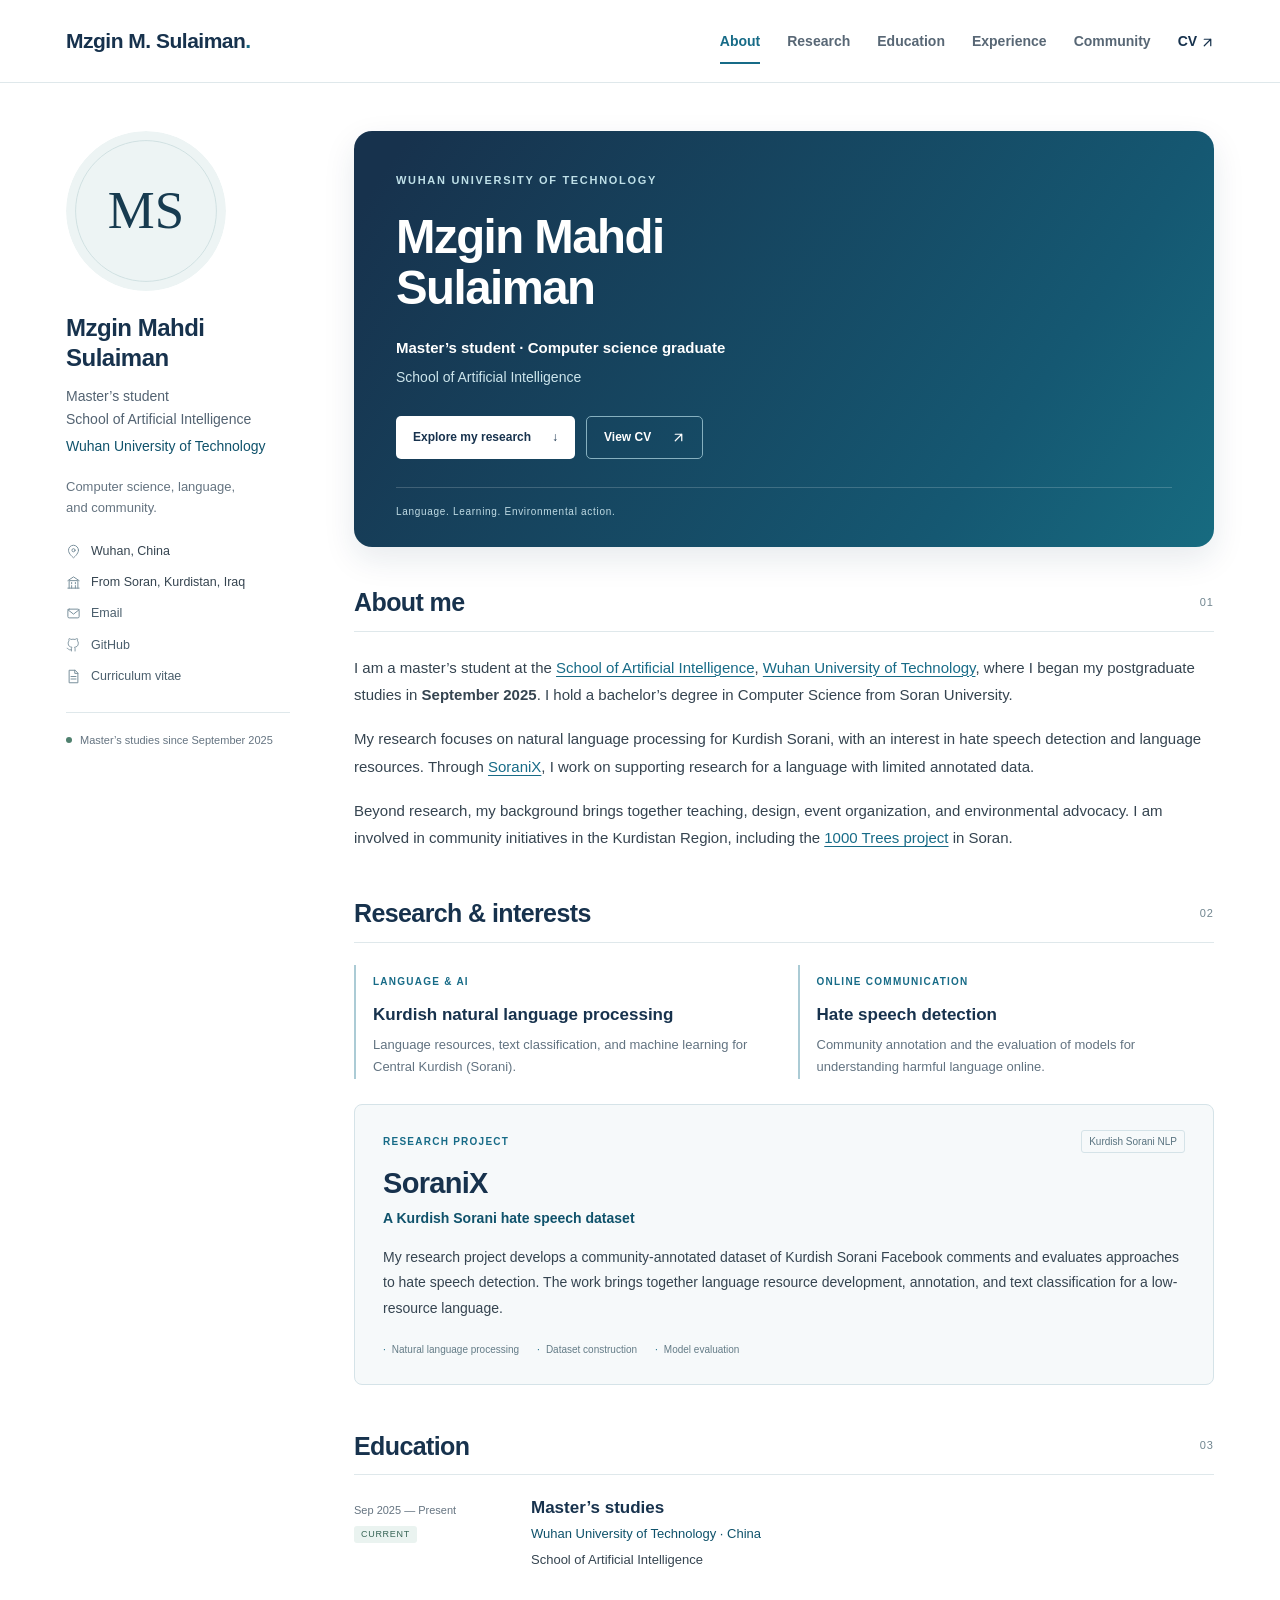
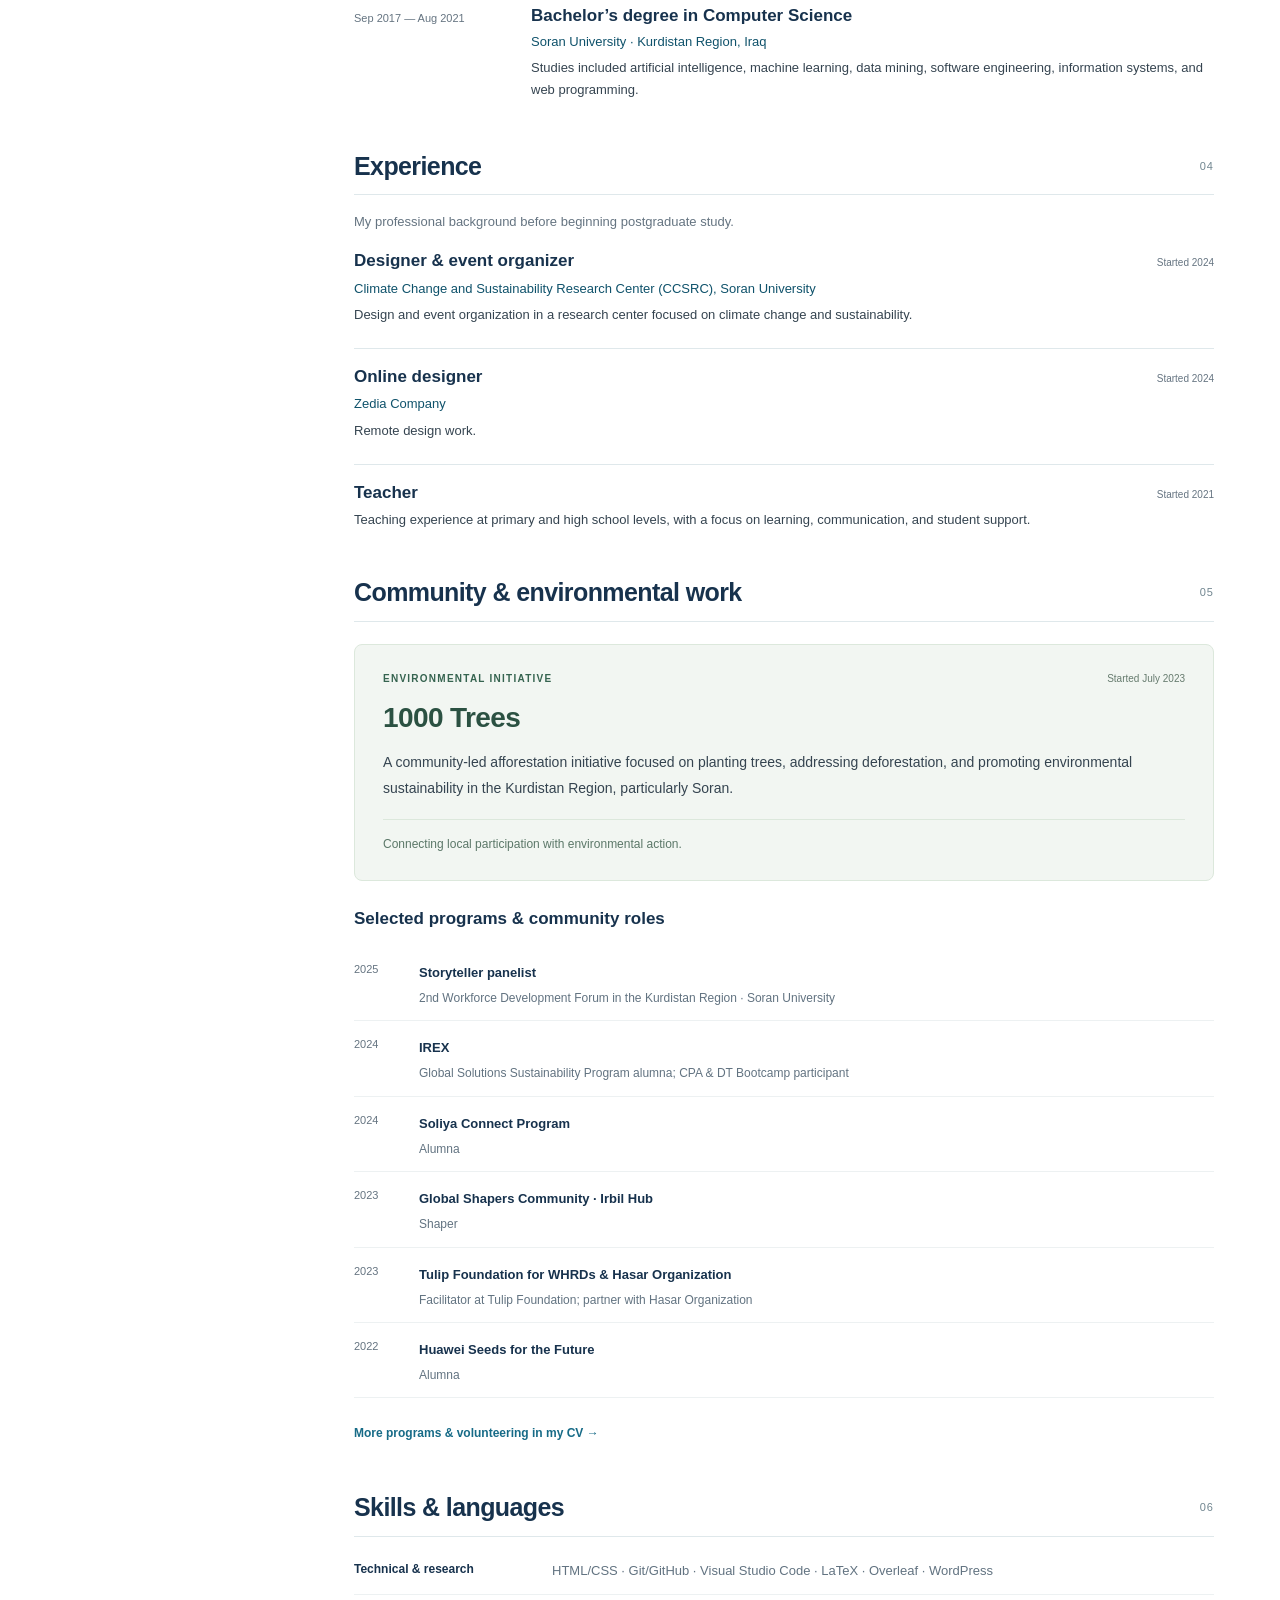
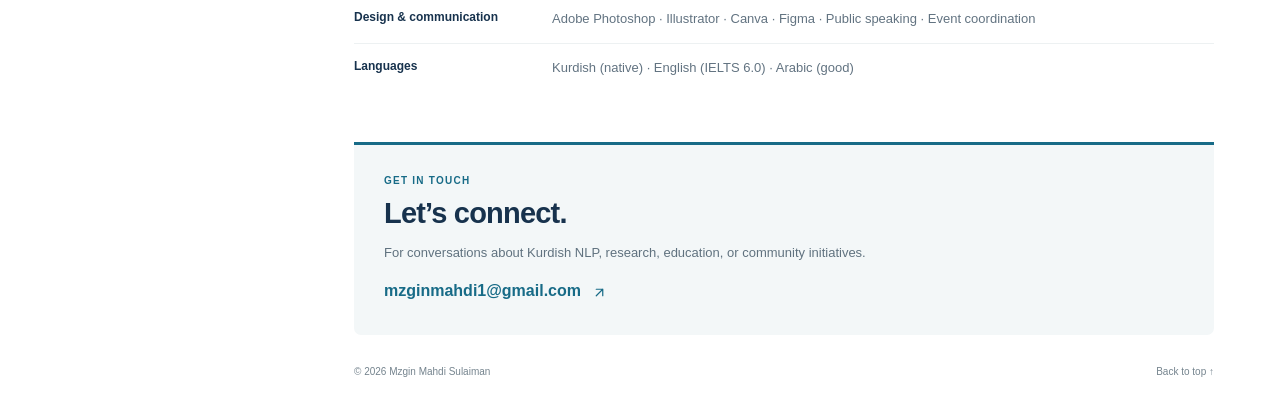
==== index.html @ 45df34fd "Build responsive academic website and printable CV" ====
<!doctype html>
<html lang="en">
<head>
  <meta charset="utf-8">
  <meta name="viewport" content="width=device-width, initial-scale=1">
  <meta name="description" content="Mzgin Mahdi Sulaiman — master's student at the School of Artificial Intelligence, Wuhan University of Technology. Research in Kurdish NLP, education, and environmental advocacy.">
  <meta name="theme-color" content="#17324d">
  <meta property="og:title" content="Mzgin Mahdi Sulaiman | Academic Profile">
  <meta property="og:description" content="Master’s student at Wuhan University of Technology. Kurdish NLP, education, and environmental advocacy.">
  <meta property="og:type" content="website">
  <title>Mzgin Mahdi Sulaiman | Academic Profile</title>
  <link rel="icon" href="assets/monogram.svg" type="image/svg+xml">
  <link rel="stylesheet" href="styles.css">
  <script src="script.js" defer></script>
</head>
<body>
  <a class="skip-link" href="#main">Skip to content</a>
  <header class="masthead">
    <div class="header-inner">
      <a class="site-title" href="./">Mzgin M. Sulaiman<span class="site-title-dot">.</span></a>
      <button class="menu-toggle" type="button" aria-expanded="false" aria-controls="site-nav"><span>Menu</span><span aria-hidden="true">☰</span></button>
      <nav id="site-nav" class="site-nav" aria-label="Main navigation">
        <a href="#about" aria-current="location">About</a><a href="#research">Research</a><a href="#education">Education</a><a href="#experience">Experience</a><a href="#community">Community</a><a href="cv.html" class="nav-cv">CV <svg class="link-icon" aria-hidden="true" viewBox="0 0 16 16"><path d="M4 12 12 4M4 4h8v8"/></svg></a>
      </nav>
    </div>
  </header>

  <div class="page-layout">
    <aside class="profile" aria-label="Profile and contact">
      <img class="profile-image" src="assets/monogram.svg" alt="Mzgin Sulaiman’s initials" width="160" height="160">
      <h2 class="profile-name">Mzgin Mahdi<br> Sulaiman</h2>
      <p class="profile-role">Master’s student<br> School of Artificial Intelligence</p>
      <p class="profile-university"><a href="https://www.whut.edu.cn/">Wuhan University of Technology</a></p>
      <p class="profile-description">Computer science, language,<br>and community.</p>
      <ul class="profile-links">
        <li><svg aria-hidden="true" viewBox="0 0 24 24"><path d="M20 10c0 6-8 12-8 12S4 16 4 10a8 8 0 1 1 16 0Z"/><circle cx="12" cy="10" r="2.5"/></svg><span>Wuhan, China</span></li>
        <li><svg aria-hidden="true" viewBox="0 0 24 24"><path d="M3 21h18M5 21V9h14v12M3 9l9-6 9 6M9 12v2m6-2v2m-6 3v4m6-4v4"/></svg><span>From Soran, Kurdistan, Iraq</span></li>
        <li><svg aria-hidden="true" viewBox="0 0 24 24"><rect x="3" y="5" width="18" height="14" rx="2"/><path d="m3 6 9 7 9-7"/></svg><a href="mailto:mzginmahdi1@gmail.com">Email</a></li>
        <li><svg aria-hidden="true" viewBox="0 0 24 24"><path d="M8 20c-5 1-5-3-7-3m14 5v-4a3.5 3.5 0 0 0-1-2.7c3.3-.4 6.8-1.6 6.8-7.3a5.7 5.7 0 0 0-1.6-4 5.3 5.3 0 0 0-.1-4s-1.3-.4-4.1 1.5a14 14 0 0 0-7.4 0C5.7-.4 4.4 0 4.4 0a5.3 5.3 0 0 0-.1 4 5.7 5.7 0 0 0-1.6 4c0 5.7 3.5 6.9 6.8 7.3A3.5 3.5 0 0 0 8.5 18v4" transform="translate(1 1) scale(.9)"/></svg><a href="https://github.com/mzginmei">GitHub</a></li>
        <li><svg aria-hidden="true" viewBox="0 0 24 24"><path d="M14 2H5v20h14V7Zm0 0v5h5M8 12h8m-8 4h8"/></svg><a href="cv.html">Curriculum vitae</a></li>
      </ul>
      <div class="sidebar-note"><span class="status-dot" aria-hidden="true"></span>Master’s studies since September 2025</div>
    </aside>

    <main id="main" tabindex="-1">
      <section class="hero" aria-labelledby="hero-title">
        <p class="eyebrow"><a href="https://www.whut.edu.cn/">Wuhan University of Technology</a></p>
        <h1 id="hero-title">Mzgin Mahdi<br> Sulaiman</h1>
        <p class="hero-role">Master’s student · Computer science graduate</p>
        <p class="hero-school"><a href="https://csai.whut.edu.cn/">School of Artificial Intelligence</a></p>
        <div class="hero-actions"><a class="button button-light" href="#research">Explore my research <span aria-hidden="true">↓</span></a><a class="button button-outline" href="cv.html">View CV <svg class="link-icon" aria-hidden="true" viewBox="0 0 16 16"><path d="M4 12 12 4M4 4h8v8"/></svg></a></div>
        <p class="hero-footnote">Language. Learning. Environmental action.</p>
      </section>

      <section id="about" class="content-section" aria-labelledby="about-title">
        <div class="section-heading"><h2 id="about-title">About me</h2><span class="section-number" aria-hidden="true">01</span></div>
        <p>I am a master’s student at the <a href="https://csai.whut.edu.cn/">School of Artificial Intelligence</a>, <a href="https://www.whut.edu.cn/">Wuhan University of Technology</a>, where I began my postgraduate studies in <strong>September 2025</strong>. I hold a bachelor’s degree in Computer Science from Soran University.</p>
        <p>My research focuses on natural language processing for Kurdish Sorani, with an interest in hate speech detection and language resources. Through <a href="#soranix">SoraniX</a>, I work on supporting research for a language with limited annotated data.</p>
        <p>Beyond research, my background brings together teaching, design, event organization, and environmental advocacy. I am involved in community initiatives in the Kurdistan Region, including the <a href="#trees">1000 Trees project</a> in Soran.</p>
      </section>

      <section id="research" class="content-section" aria-labelledby="research-title">
        <div class="section-heading"><h2 id="research-title">Research &amp; interests</h2><span class="section-number" aria-hidden="true">02</span></div>
        <div class="interest-grid">
          <div class="interest"><span class="small-label">Language &amp; AI</span><h3>Kurdish natural language processing</h3><p>Language resources, text classification, and machine learning for Central Kurdish (Sorani).</p></div>
          <div class="interest"><span class="small-label">Online communication</span><h3>Hate speech detection</h3><p>Community annotation and the evaluation of models for understanding harmful language online.</p></div>
        </div>
        <article id="soranix" class="featured-project">
          <div class="project-kicker"><span class="small-label">Research project</span><span class="tag">Kurdish Sorani NLP</span></div>
          <h3>SoraniX</h3>
          <p class="project-subtitle">A Kurdish Sorani hate speech dataset</p>
          <p>My research project develops a community-annotated dataset of Kurdish Sorani Facebook comments and evaluates approaches to hate speech detection. The work brings together language resource development, annotation, and text classification for a low-resource language.</p>
          <div class="project-topics"><span>Natural language processing</span><span>Dataset construction</span><span>Model evaluation</span></div>
        </article>
      </section>

      <section id="education" class="content-section" aria-labelledby="education-title">
        <div class="section-heading"><h2 id="education-title">Education</h2><span class="section-number" aria-hidden="true">03</span></div>
        <div class="timeline">
          <article class="timeline-entry"><div class="timeline-date">Sep 2025 — Present<span class="current-label">Current</span></div><div><h3>Master’s studies</h3><p class="institution">Wuhan University of Technology · China</p><p>School of Artificial Intelligence</p></div></article>
          <article class="timeline-entry"><div class="timeline-date">Sep 2017 — Aug 2021</div><div><h3>Bachelor’s degree in Computer Science</h3><p class="institution">Soran University · Kurdistan Region, Iraq</p><p>Studies included artificial intelligence, machine learning, data mining, software engineering, information systems, and web programming.</p></div></article>
        </div>
      </section>

      <section id="experience" class="content-section" aria-labelledby="experience-title">
        <div class="section-heading"><h2 id="experience-title">Experience</h2><span class="section-number" aria-hidden="true">04</span></div>
        <p class="section-intro">My professional background before beginning postgraduate study.</p>
        <div class="experience-list">
          <article><div class="entry-top"><h3>Designer &amp; event organizer</h3><span>Started 2024</span></div><p class="institution">Climate Change and Sustainability Research Center (CCSRC), Soran University</p><p>Design and event organization in a research center focused on climate change and sustainability.</p></article>
          <article><div class="entry-top"><h3>Online designer</h3><span>Started 2024</span></div><p class="institution">Zedia Company</p><p>Remote design work.</p></article>
          <article><div class="entry-top"><h3>Teacher</h3><span>Started 2021</span></div><p>Teaching experience at primary and high school levels, with a focus on learning, communication, and student support.</p></article>
        </div>
      </section>

      <section id="community" class="content-section" aria-labelledby="community-title">
        <div class="section-heading"><h2 id="community-title">Community &amp; environmental work</h2><span class="section-number" aria-hidden="true">05</span></div>
        <article id="trees" class="trees-project"><div class="trees-heading"><span class="small-label">Environmental initiative</span><span class="project-date">Started July 2023</span></div><h3>1000 Trees</h3><p>A community-led afforestation initiative focused on planting trees, addressing deforestation, and promoting environmental sustainability in the Kurdistan Region, particularly Soran.</p><p class="trees-note">Connecting local participation with environmental action.</p></article>
        <h3 class="subheading">Selected programs &amp; community roles</h3>
        <ul class="program-list">
          <li><span class="program-year">2025</span><div><strong>Storyteller panelist</strong><p>2nd Workforce Development Forum in the Kurdistan Region · Soran University</p></div></li>
          <li><span class="program-year">2024</span><div><strong>IREX</strong><p>Global Solutions Sustainability Program alumna; CPA &amp; DT Bootcamp participant</p></div></li>
          <li><span class="program-year">2024</span><div><strong>Soliya Connect Program</strong><p>Alumna</p></div></li>
          <li><span class="program-year">2023</span><div><strong>Global Shapers Community · Irbil Hub</strong><p>Shaper</p></div></li>
          <li><span class="program-year">2023</span><div><strong>Tulip Foundation for WHRDs &amp; Hasar Organization</strong><p>Facilitator at Tulip Foundation; partner with Hasar Organization</p></div></li>
          <li><span class="program-year">2022</span><div><strong>Huawei Seeds for the Future</strong><p>Alumna</p></div></li>
        </ul>
        <a class="text-link" href="cv.html#programs">More programs &amp; volunteering in my CV <span aria-hidden="true">→</span></a>
      </section>

      <section id="skills" class="content-section" aria-labelledby="skills-title">
        <div class="section-heading"><h2 id="skills-title">Skills &amp; languages</h2><span class="section-number" aria-hidden="true">06</span></div>
        <dl class="skills-list">
          <div><dt>Technical &amp; research</dt><dd>HTML/CSS · Git/GitHub · Visual Studio Code · LaTeX · Overleaf · WordPress</dd></div>
          <div><dt>Design &amp; communication</dt><dd>Adobe Photoshop · Illustrator · Canva · Figma · Public speaking · Event coordination</dd></div>
          <div><dt>Languages</dt><dd>Kurdish (native) · English (IELTS 6.0) · Arabic (good)</dd></div>
        </dl>
      </section>

      <section id="contact" class="contact-section" aria-labelledby="contact-title">
        <p class="small-label">Get in touch</p><h2 id="contact-title">Let’s connect.</h2><p>For conversations about Kurdish NLP, research, education, or community initiatives.</p><a class="contact-email" href="mailto:mzginmahdi1@gmail.com">mzginmahdi1@gmail.com <svg class="link-icon" aria-hidden="true" viewBox="0 0 16 16"><path d="M4 12 12 4M4 4h8v8"/></svg></a>
      </section>
      <footer class="page-footer"><p>© <span data-year>2026</span> Mzgin Mahdi Sulaiman</p><a href="#main">Back to top ↑</a></footer>
    </main>
  </div>
</body>
</html>
---- styles.css ----
:root{--ink:#17324d;--text:#354450;--muted:#657481;--teal:#176b87;--teal-dark:#0f526b;--line:#dfe8eb;--soft:#f3f7f8;--green:#366450;--sans:-apple-system,BlinkMacSystemFont,"Segoe UI",Roboto,Helvetica,Arial,sans-serif}
*{box-sizing:border-box}html{scroll-behavior:smooth;scroll-padding-top:100px}body{margin:0;background:#fff;color:var(--text);font-family:var(--sans);font-size:16px;line-height:1.75;-webkit-font-smoothing:antialiased}a{color:var(--teal);text-decoration-thickness:1px;text-underline-offset:3px}a:hover{color:var(--teal-dark)}button,a{-webkit-tap-highlight-color:transparent}a:focus-visible,button:focus-visible{outline:3px solid #b47c24;outline-offset:5px}h1,h2,h3,p{margin-top:0}h1,h2,h3{color:var(--ink);line-height:1.3}p{margin-bottom:1rem}h3{font-size:18px}.skip-link{position:fixed;top:-100px;left:16px;background:var(--ink);color:#fff;padding:10px 16px;z-index:100}.skip-link:focus{top:10px}.masthead{border-bottom:1px solid var(--line);background:rgba(255,255,255,.98);position:sticky;top:0;z-index:10}.header-inner{max-width:1220px;min-height:82px;margin:auto;padding:0 36px;display:flex;align-items:center;justify-content:space-between;gap:30px}.site-title{color:var(--ink);font-weight:750;font-size:21px;letter-spacing:-.5px;text-decoration:none;white-space:nowrap}.site-title-dot{color:var(--teal)}.site-nav{display:flex;gap:27px;align-items:center}.site-nav a{font-size:14px;font-weight:600;text-decoration:none;color:#586775;position:relative;padding:28px 0}.site-nav a:hover,.site-nav a[aria-current]{color:var(--teal)}.site-nav a[aria-current]:after{content:"";position:absolute;height:2px;background:var(--teal);left:0;right:0;bottom:17px}.site-nav .nav-cv{color:var(--ink)}.menu-toggle{display:none}
.page-layout{max-width:1220px;margin:0 auto;display:grid;grid-template-columns:224px minmax(0,1fr);gap:64px;padding:48px 36px 0}.profile{align-self:start;position:sticky;top:122px;font-size:14px}.profile-image{display:block;width:160px;height:160px;margin:0 0 22px;border-radius:50%}.profile-name{font-size:24px;letter-spacing:-.5px;margin:0 0 12px;line-height:1.25}.profile-role{color:#526271;line-height:1.65;margin:0 0 5px}.profile-university{line-height:1.55;margin-bottom:18px}.profile-university a{text-decoration:none;color:var(--teal-dark)}.profile-description{font-size:13px;color:var(--muted);line-height:1.65;margin-bottom:22px}.profile-links{list-style:none;padding:0;margin:0;display:grid;gap:10px;font-size:12.5px}.profile-links li{display:flex;align-items:center;gap:10px;line-height:1.7}.profile-links a{color:#4a5e6c;text-decoration:none}.profile-links a:hover{text-decoration:underline;color:var(--teal)}.profile-links svg{flex:none;width:15px;height:15px;fill:none;stroke:#7a909c;stroke-width:1.6;stroke-linecap:round;stroke-linejoin:round}.sidebar-note{font-size:11px;line-height:1.7;color:var(--muted);border-top:1px solid var(--line);margin-top:25px;padding-top:18px;display:flex;align-items:flex-start;gap:8px}.status-dot{width:6px;height:6px;border-radius:50%;background:#4f806e;flex:none;margin-top:6px}main{min-width:0}main:focus{outline:none}
.hero{background:linear-gradient(125deg,#17324d 5%,#155872 75%,#176b80);color:#fff;border-radius:18px;padding:40px 42px 27px;margin-bottom:39px;box-shadow:0 12px 32px rgba(23,50,77,.1)}.eyebrow{text-transform:uppercase;font-weight:600;font-size:11px;letter-spacing:1.7px;line-height:1.7;margin-bottom:21px;color:#bfe0e8}.eyebrow a{color:inherit;text-decoration:none}.hero h1{color:#fff;font-size:clamp(34px,3.7vw,48px);font-weight:720;letter-spacing:-1.5px;line-height:1.08;margin-bottom:22px}.hero-role{font-size:15px;font-weight:600;margin-bottom:4px}.hero-school{font-size:14px;color:#cce5ec;margin-bottom:0}.hero-school a{color:inherit;text-decoration:none}.hero-school a:hover,.eyebrow a:hover{text-decoration:underline}.hero-actions{display:flex;flex-wrap:wrap;gap:11px;margin-top:26px}.button{display:inline-flex;gap:21px;align-items:center;justify-content:center;min-height:42px;border-radius:5px;font-size:12px;line-height:1.4;font-weight:650;text-decoration:none;padding:12px 17px}.button-light{color:var(--ink);background:#fff}.button-light:hover{background:#eef5f7}.button-outline{color:#fff;border:1px solid #86b0bf}.button-outline:hover{color:#fff;background:rgba(255,255,255,.1)}.hero-footnote{font-size:10px;letter-spacing:.7px;color:#c0dbe4;margin:28px 0 0;border-top:1px solid rgba(255,255,255,.18);padding-top:15px}
.content-section{margin-bottom:45px;scroll-margin-top:100px}.section-heading{display:flex;align-items:center;justify-content:space-between;border-bottom:1px solid var(--line);padding-bottom:12px;margin-bottom:22px}.section-heading h2{margin:0;font-size:25px;letter-spacing:-.6px;font-weight:650}.section-number{font-size:11px;letter-spacing:1px;color:#718690}.content-section p{font-size:15px;line-height:1.85}.content-section strong{font-weight:650}.interest-grid{display:grid;grid-template-columns:1fr 1fr;gap:27px;margin-bottom:25px}.interest{border-left:2px solid #abcbd5;padding:1px 0 0 17px}.small-label{font-size:10px;text-transform:uppercase;letter-spacing:1.25px;font-weight:700;color:var(--teal);line-height:1.5}.interest h3{font-size:17px;margin:9px 0 8px;line-height:1.4}.interest p{font-size:13px;line-height:1.7;margin:0;color:#627381}.featured-project{padding:25px 28px;border:1px solid #d5e3e8;background:#f6f9fa;border-radius:8px;scroll-margin-top:108px}.project-kicker{display:flex;justify-content:space-between;align-items:center;gap:12px;margin-bottom:12px}.tag{font-size:10px;color:#58727f;border:1px solid #d5e3e8;border-radius:3px;padding:2px 7px}.featured-project h3{font-size:29px;letter-spacing:-.7px;margin-bottom:3px}.featured-project .project-subtitle{font-size:14px;color:var(--teal-dark);font-weight:600;margin-bottom:13px}.featured-project>p{font-size:14px}.project-topics{display:flex;flex-wrap:wrap;gap:6px 18px;font-size:10px;color:#647c87;margin-top:19px}.project-topics span:before{content:"·";margin-right:6px;color:var(--teal)}
.timeline{display:grid;gap:29px}.timeline-entry{display:grid;grid-template-columns:155px 1fr;gap:22px}.timeline-date{font-size:11px;color:var(--muted);line-height:1.65;padding-top:4px}.current-label{display:block;width:max-content;margin-top:7px;padding:1px 7px;background:#eaf3f0;color:#396657;border-radius:3px;font-size:9px;text-transform:uppercase;letter-spacing:.7px}.timeline-entry h3{font-size:17px;margin-bottom:4px}.timeline-entry p{font-size:13px;margin-bottom:4px;line-height:1.7}.institution{color:var(--teal-dark);font-weight:500}.section-intro{color:var(--muted);margin-top:-7px}.content-section .section-intro{font-size:13px}.experience-list article{padding:17px 0;border-bottom:1px solid var(--line)}.experience-list article:first-child{padding-top:0}.experience-list article:last-child{border-bottom:0;padding-bottom:0}.entry-top{display:flex;justify-content:space-between;align-items:baseline;gap:15px}.entry-top h3{font-size:17px;margin-bottom:5px}.entry-top>span{font-size:10px;color:var(--muted);white-space:nowrap}.experience-list p{font-size:13px;line-height:1.75;margin-bottom:4px}
.trees-project{padding:25px 28px;background:#f2f6f2;border:1px solid #dce8dc;border-radius:8px;scroll-margin-top:108px}.trees-heading{display:flex;justify-content:space-between;gap:12px;align-items:center;margin-bottom:13px}.trees-heading .small-label{color:var(--green)}.project-date{font-size:10px;color:#667b6e}.trees-project h3{font-size:28px;color:#2b5142;letter-spacing:-.6px;margin-bottom:13px}.trees-project p{font-size:14px}.trees-project .trees-note{font-size:12px;color:#5b7768;border-top:1px solid #dce8dc;margin:17px 0 0;padding-top:13px}.subheading{font-size:17px;margin:27px 0 16px}.program-list{list-style:none;padding:0;margin:0 0 20px}.program-list li{display:grid;grid-template-columns:50px 1fr;gap:15px;padding:12px 0;border-bottom:1px solid #edf1f2}.program-year{font-size:11px;color:var(--muted);padding-top:2px}.program-list strong{color:var(--ink);font-size:13px}.program-list p{font-size:12px;line-height:1.7;color:#627381;margin:2px 0 0}.text-link{font-size:12px;font-weight:600;text-decoration:none}.text-link:hover{text-decoration:underline}.skills-list{margin:0}.skills-list>div{display:grid;grid-template-columns:178px 1fr;gap:20px;padding:12px 0;border-bottom:1px solid #edf1f2;font-size:13px;line-height:1.8}.skills-list>div:first-child{padding-top:0}.skills-list>div:last-child{border:0}.skills-list dt{font-size:12px;color:var(--ink);font-weight:600}.skills-list dd{margin:0;color:#627381}.contact-section{background:#f3f7f8;border-top:3px solid #176b87;padding:28px 30px 30px;margin-top:51px;border-radius:0 0 7px 7px}.contact-section .small-label{margin-bottom:7px}.contact-section h2{font-size:29px;letter-spacing:-.8px;margin-bottom:9px}.contact-section p:not(.small-label){font-size:13px;color:#60727f;margin-bottom:13px}.contact-email{font-size:16px;font-weight:600;text-decoration:none;overflow-wrap:anywhere}.contact-email span{margin-left:10px}.contact-email:hover{text-decoration:underline}.page-footer{display:flex;justify-content:space-between;gap:20px;font-size:10px;color:#75848e;padding:28px 0 32px}.page-footer p{margin:0}.page-footer a{color:inherit;text-decoration:none}
@media(min-width:1440px){.page-layout,.header-inner{max-width:1280px}.page-layout{gap:76px;grid-template-columns:236px minmax(0,1fr)}}
@media(max-width:1050px){.site-nav{gap:18px}.header-inner{padding:0 26px;gap:24px}.site-nav a{font-size:12px}.site-title{font-size:19px}.page-layout{grid-template-columns:195px minmax(0,1fr);gap:35px;padding:38px 26px 0}.hero{padding:32px 30px 24px}.hero-role{font-size:13px}.profile-name{font-size:22px}.profile-links{font-size:11px}.timeline-entry{grid-template-columns:135px 1fr;gap:18px}.skills-list>div{grid-template-columns:145px 1fr;gap:15px}}
@media(max-width:780px){html{scroll-padding-top:80px}.header-inner{min-height:66px;padding:0 21px;flex-wrap:wrap;gap:0}.menu-toggle{display:flex;align-items:center;gap:10px;background:none;border:1px solid #dce5e8;border-radius:4px;color:var(--ink);padding:7px 10px;font-family:inherit;font-size:12px;cursor:pointer}.site-nav{display:flex;flex-basis:100%;flex-wrap:wrap;gap:5px 21px;padding:6px 0 16px}.js .site-nav{display:none}.js .site-nav.is-open{display:flex}.site-nav a{padding:6px 0;font-size:13px}.site-nav a[aria-current]:after{bottom:0}.page-layout{display:block;padding:27px 21px 0}.profile{position:static;display:grid;grid-template-columns:84px 1fr;column-gap:18px;margin-bottom:28px}.profile-image{grid-column:1;grid-row:1/4;width:84px;height:84px;margin:0}.profile-name{font-size:21px;grid-column:2;margin-bottom:4px}.profile-name br{display:none}.profile-role{grid-column:2;font-size:12px;margin:0;line-height:1.6}.profile-role br{display:none}.profile-role br:after{content:" "}.profile-university{grid-column:2;font-size:12px;margin:3px 0 0}.profile-description,.sidebar-note{display:none}.profile-links{display:flex;flex-wrap:wrap;gap:9px 18px;grid-column:1/-1;margin-top:18px;font-size:11px}.profile-links li:nth-child(2){display:none}.profile-links svg{width:13px;height:13px}.hero{padding:29px 26px 23px;border-radius:12px;margin-bottom:33px}.hero h1{font-size:39px}.hero-role{font-size:13px}.hero-school{font-size:12px}.eyebrow{font-size:9px;letter-spacing:1.2px}.hero-footnote{font-size:9px}.section-heading h2{font-size:23px}.content-section{margin-bottom:35px;scroll-margin-top:85px}.content-section p{font-size:14px}.interest p,.timeline-entry p,.experience-list p{font-size:13px}.section-heading{margin-bottom:19px}.skills-list>div{grid-template-columns:150px 1fr;font-size:12px}.page-footer{font-size:9px}.featured-project,.trees-project{padding:22px}.content-section .program-list p{font-size:12px}.contact-section{padding:24px}.contact-section h2{font-size:27px}}
@media(max-width:480px){.site-title{font-size:18px}.hero h1{font-size:36px}.hero-role{font-size:12px}.hero-school{font-size:12px}.hero-actions{gap:8px}.button{padding:11px 12px;font-size:11px;gap:14px}.interest-grid{grid-template-columns:1fr;gap:21px}.timeline-entry{grid-template-columns:1fr;gap:7px}.timeline-date{display:flex;align-items:center;gap:9px;padding:0}.current-label{margin:0}.entry-top{display:block}.entry-top>span{display:block;margin-bottom:5px}.trees-heading,.project-kicker{flex-wrap:wrap}.skills-list>div{grid-template-columns:1fr;gap:3px}.section-heading h2{font-size:21px}.profile-links{gap:7px 14px}.contact-email{font-size:14px}.page-footer{flex-wrap:wrap;gap:8px}.program-list li{grid-template-columns:39px 1fr;gap:10px}}
@media(prefers-reduced-motion:reduce){html{scroll-behavior:auto}}
@media print{.masthead,.profile,.hero-actions,.page-footer,.skip-link{display:none}.page-layout{display:block;padding:0}.hero{background:none;box-shadow:none;color:#000;padding:0;margin:0 0 25px}.hero h1,.hero a,.hero-role,.hero-footnote{color:#000}.hero h1{font-size:32px}.hero h1 br{display:none}.content-section{break-inside:avoid}.contact-section{background:none}body{font-size:11pt}a{color:#000}}

.link-icon{width:13px;height:13px;display:inline-block;vertical-align:middle;fill:none;stroke:currentColor;stroke-width:1.5;stroke-linecap:round;stroke-linejoin:round}.contact-email .link-icon{margin-left:8px}

.content-section,.featured-project,.trees-project{scroll-margin-top:0}
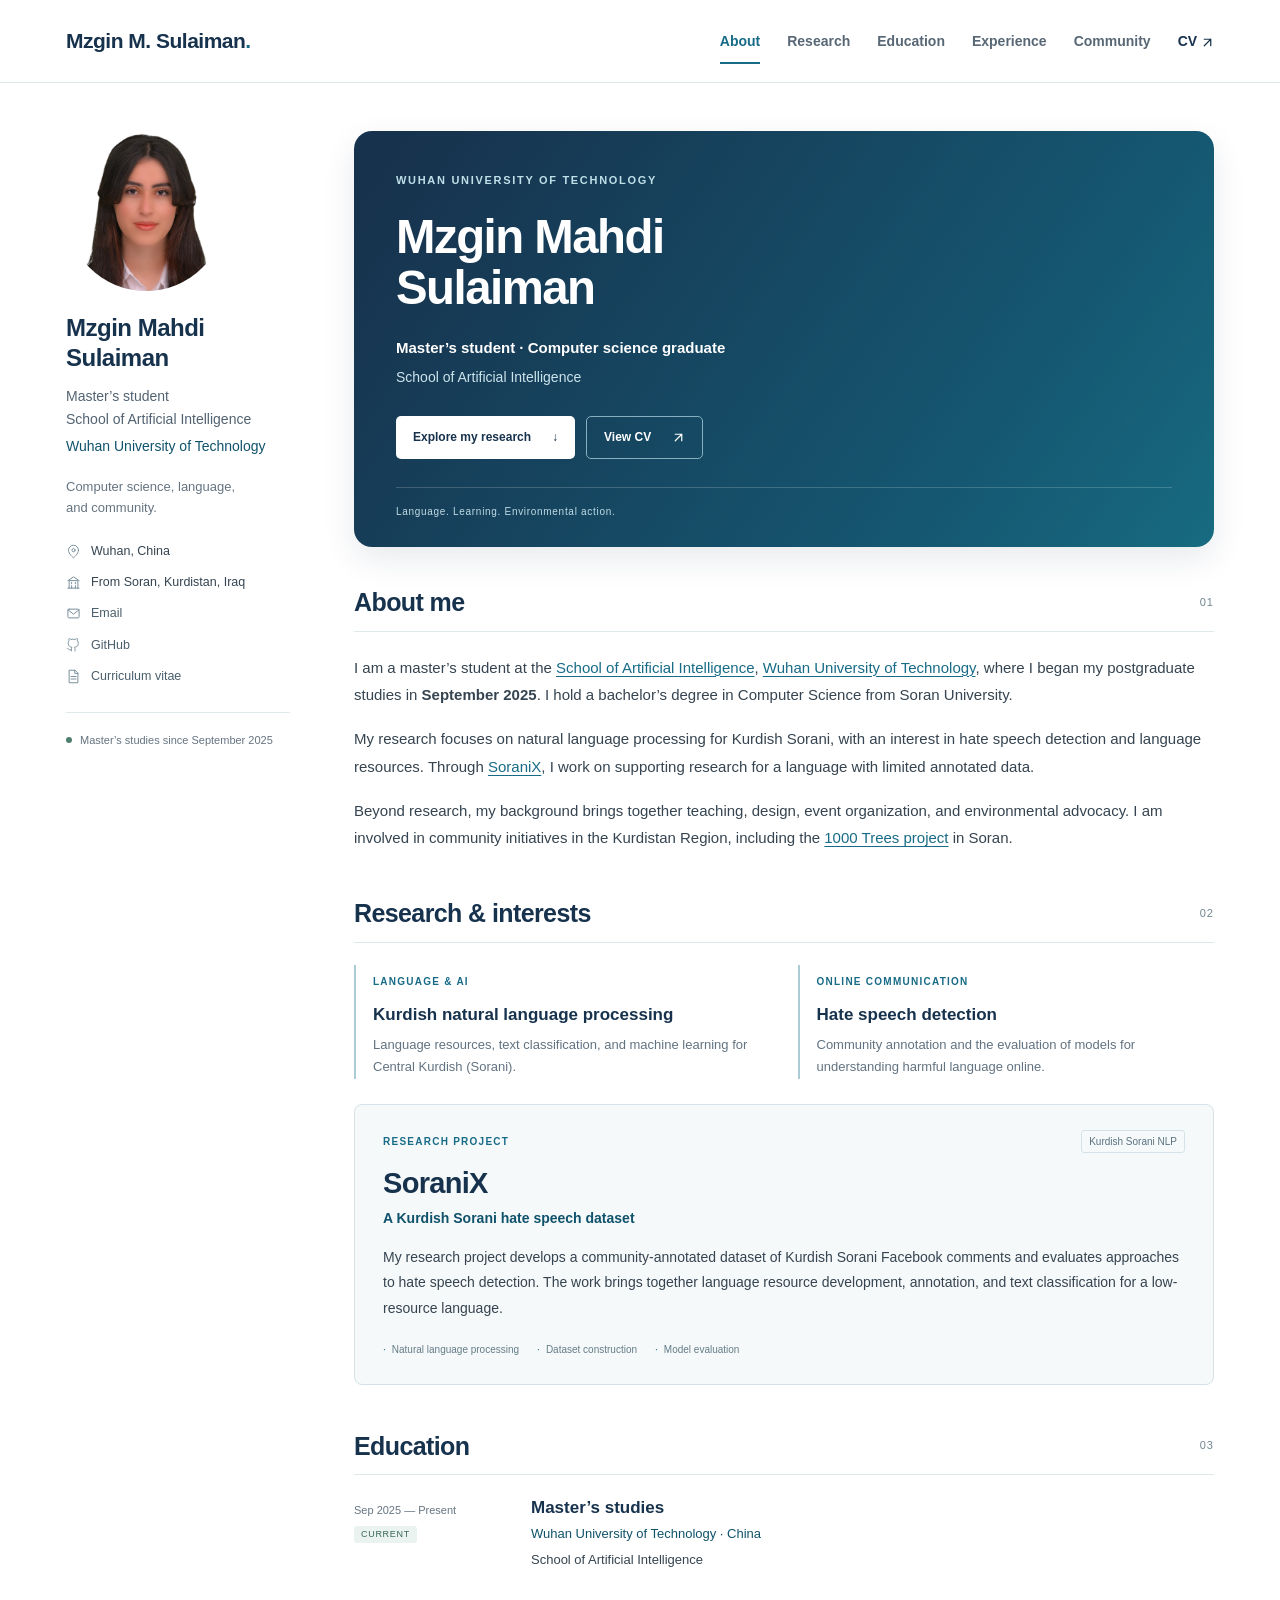
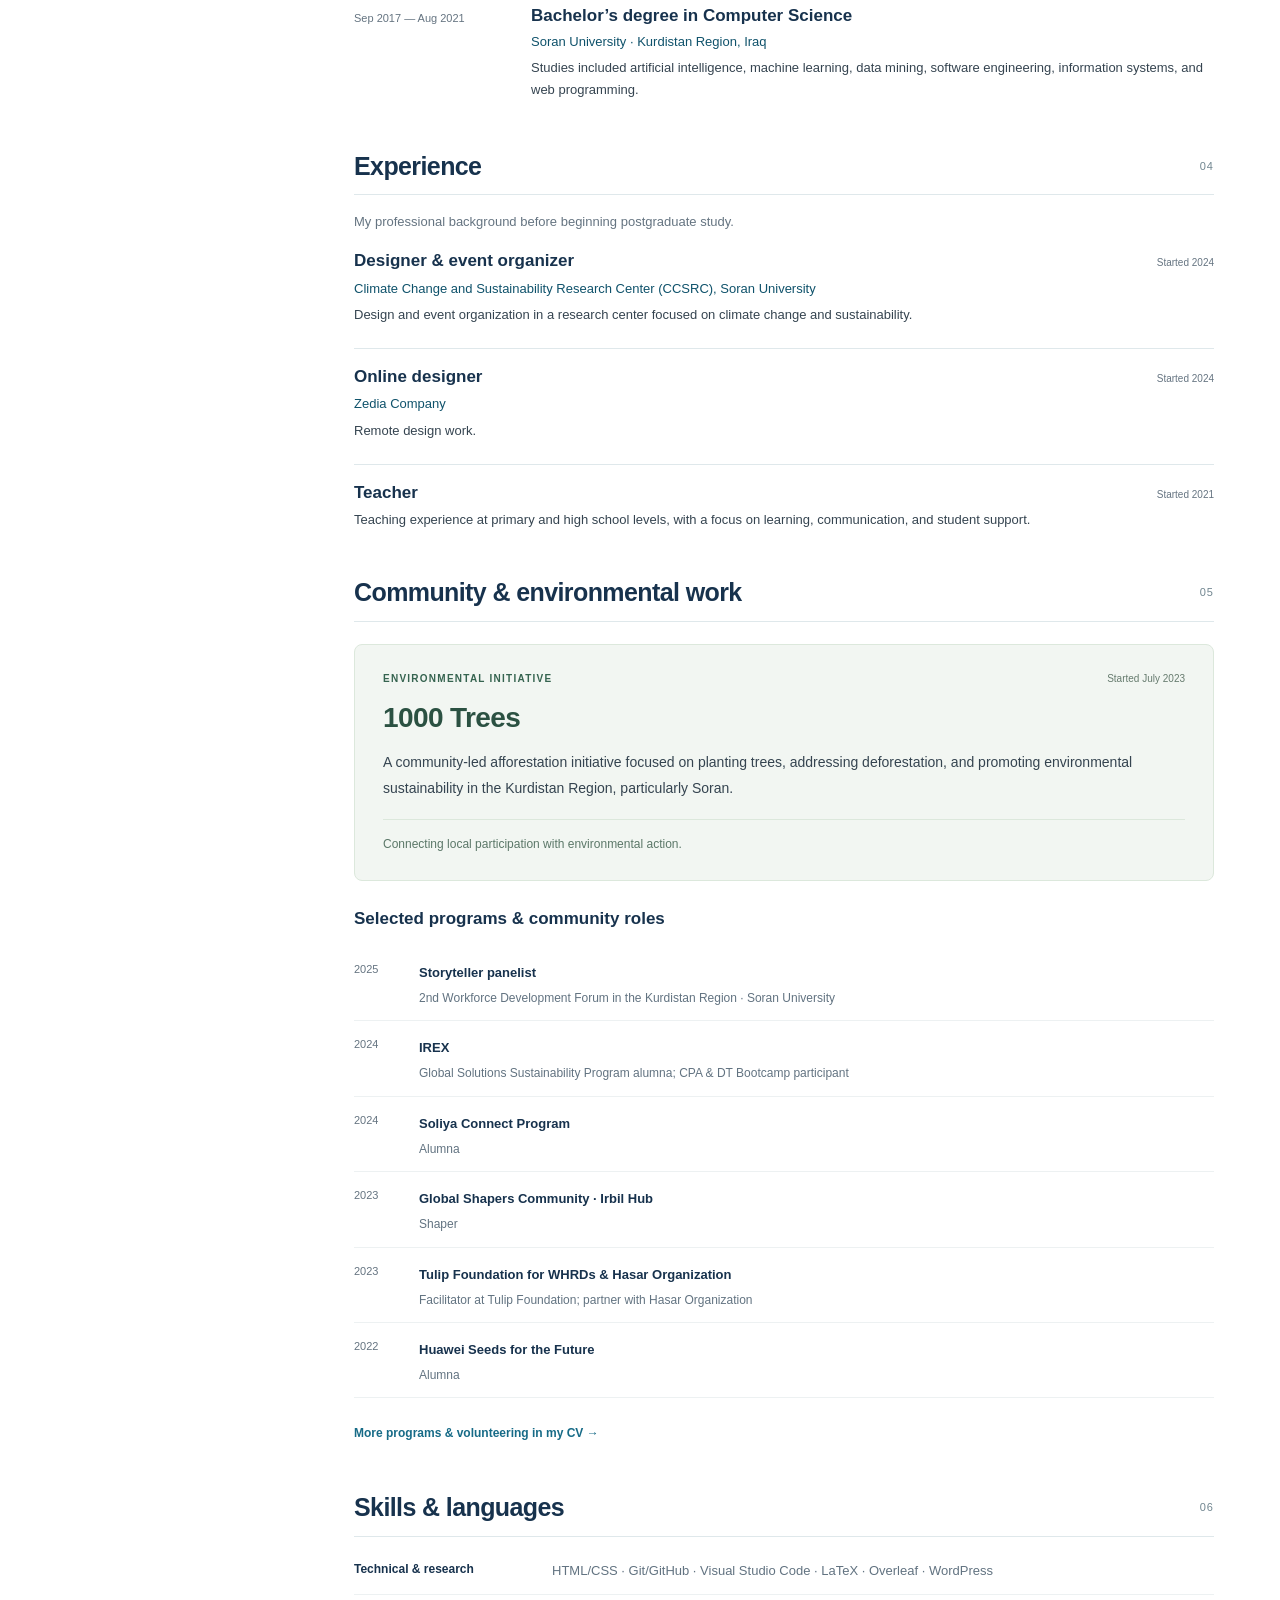
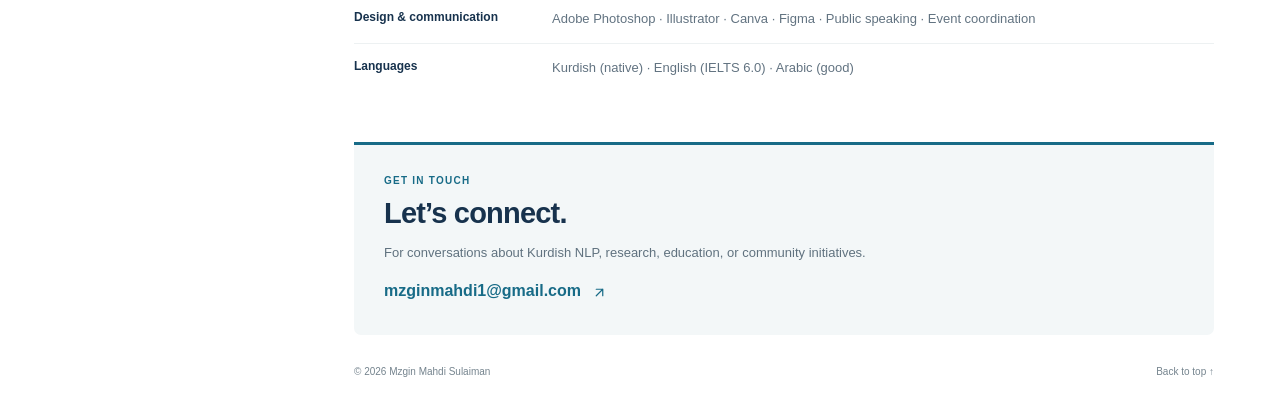
==== commit 5c2359ac: "Add Mzgin's portrait as the website profile photo" ====
--- a/index.html
+++ b/index.html
@@ -27,7 +27,7 @@
 
   <div class="page-layout">
     <aside class="profile" aria-label="Profile and contact">
-      <img class="profile-image" src="assets/monogram.svg" alt="Mzgin Sulaiman’s initials" width="160" height="160">
+      <img class="profile-image" src="assets/profile.jpg" alt="Portrait of Mzgin Mahdi Sulaiman" width="160" height="160" fetchpriority="high">
       <h2 class="profile-name">Mzgin Mahdi<br> Sulaiman</h2>
       <p class="profile-role">Master’s student<br> School of Artificial Intelligence</p>
       <p class="profile-university"><a href="https://www.whut.edu.cn/">Wuhan University of Technology</a></p>
--- a/styles.css
+++ b/styles.css
@@ -1,6 +1,6 @@
 :root{--ink:#17324d;--text:#354450;--muted:#657481;--teal:#176b87;--teal-dark:#0f526b;--line:#dfe8eb;--soft:#f3f7f8;--green:#366450;--sans:-apple-system,BlinkMacSystemFont,"Segoe UI",Roboto,Helvetica,Arial,sans-serif}
 *{box-sizing:border-box}html{scroll-behavior:smooth;scroll-padding-top:100px}body{margin:0;background:#fff;color:var(--text);font-family:var(--sans);font-size:16px;line-height:1.75;-webkit-font-smoothing:antialiased}a{color:var(--teal);text-decoration-thickness:1px;text-underline-offset:3px}a:hover{color:var(--teal-dark)}button,a{-webkit-tap-highlight-color:transparent}a:focus-visible,button:focus-visible{outline:3px solid #b47c24;outline-offset:5px}h1,h2,h3,p{margin-top:0}h1,h2,h3{color:var(--ink);line-height:1.3}p{margin-bottom:1rem}h3{font-size:18px}.skip-link{position:fixed;top:-100px;left:16px;background:var(--ink);color:#fff;padding:10px 16px;z-index:100}.skip-link:focus{top:10px}.masthead{border-bottom:1px solid var(--line);background:rgba(255,255,255,.98);position:sticky;top:0;z-index:10}.header-inner{max-width:1220px;min-height:82px;margin:auto;padding:0 36px;display:flex;align-items:center;justify-content:space-between;gap:30px}.site-title{color:var(--ink);font-weight:750;font-size:21px;letter-spacing:-.5px;text-decoration:none;white-space:nowrap}.site-title-dot{color:var(--teal)}.site-nav{display:flex;gap:27px;align-items:center}.site-nav a{font-size:14px;font-weight:600;text-decoration:none;color:#586775;position:relative;padding:28px 0}.site-nav a:hover,.site-nav a[aria-current]{color:var(--teal)}.site-nav a[aria-current]:after{content:"";position:absolute;height:2px;background:var(--teal);left:0;right:0;bottom:17px}.site-nav .nav-cv{color:var(--ink)}.menu-toggle{display:none}
-.page-layout{max-width:1220px;margin:0 auto;display:grid;grid-template-columns:224px minmax(0,1fr);gap:64px;padding:48px 36px 0}.profile{align-self:start;position:sticky;top:122px;font-size:14px}.profile-image{display:block;width:160px;height:160px;margin:0 0 22px;border-radius:50%}.profile-name{font-size:24px;letter-spacing:-.5px;margin:0 0 12px;line-height:1.25}.profile-role{color:#526271;line-height:1.65;margin:0 0 5px}.profile-university{line-height:1.55;margin-bottom:18px}.profile-university a{text-decoration:none;color:var(--teal-dark)}.profile-description{font-size:13px;color:var(--muted);line-height:1.65;margin-bottom:22px}.profile-links{list-style:none;padding:0;margin:0;display:grid;gap:10px;font-size:12.5px}.profile-links li{display:flex;align-items:center;gap:10px;line-height:1.7}.profile-links a{color:#4a5e6c;text-decoration:none}.profile-links a:hover{text-decoration:underline;color:var(--teal)}.profile-links svg{flex:none;width:15px;height:15px;fill:none;stroke:#7a909c;stroke-width:1.6;stroke-linecap:round;stroke-linejoin:round}.sidebar-note{font-size:11px;line-height:1.7;color:var(--muted);border-top:1px solid var(--line);margin-top:25px;padding-top:18px;display:flex;align-items:flex-start;gap:8px}.status-dot{width:6px;height:6px;border-radius:50%;background:#4f806e;flex:none;margin-top:6px}main{min-width:0}main:focus{outline:none}
+.page-layout{max-width:1220px;margin:0 auto;display:grid;grid-template-columns:224px minmax(0,1fr);gap:64px;padding:48px 36px 0}.profile{align-self:start;position:sticky;top:122px;font-size:14px}.profile-image{display:block;width:160px;height:160px;margin:0 0 22px;border-radius:50%;object-fit:cover;object-position:50% 35%}.profile-name{font-size:24px;letter-spacing:-.5px;margin:0 0 12px;line-height:1.25}.profile-role{color:#526271;line-height:1.65;margin:0 0 5px}.profile-university{line-height:1.55;margin-bottom:18px}.profile-university a{text-decoration:none;color:var(--teal-dark)}.profile-description{font-size:13px;color:var(--muted);line-height:1.65;margin-bottom:22px}.profile-links{list-style:none;padding:0;margin:0;display:grid;gap:10px;font-size:12.5px}.profile-links li{display:flex;align-items:center;gap:10px;line-height:1.7}.profile-links a{color:#4a5e6c;text-decoration:none}.profile-links a:hover{text-decoration:underline;color:var(--teal)}.profile-links svg{flex:none;width:15px;height:15px;fill:none;stroke:#7a909c;stroke-width:1.6;stroke-linecap:round;stroke-linejoin:round}.sidebar-note{font-size:11px;line-height:1.7;color:var(--muted);border-top:1px solid var(--line);margin-top:25px;padding-top:18px;display:flex;align-items:flex-start;gap:8px}.status-dot{width:6px;height:6px;border-radius:50%;background:#4f806e;flex:none;margin-top:6px}main{min-width:0}main:focus{outline:none}
 .hero{background:linear-gradient(125deg,#17324d 5%,#155872 75%,#176b80);color:#fff;border-radius:18px;padding:40px 42px 27px;margin-bottom:39px;box-shadow:0 12px 32px rgba(23,50,77,.1)}.eyebrow{text-transform:uppercase;font-weight:600;font-size:11px;letter-spacing:1.7px;line-height:1.7;margin-bottom:21px;color:#bfe0e8}.eyebrow a{color:inherit;text-decoration:none}.hero h1{color:#fff;font-size:clamp(34px,3.7vw,48px);font-weight:720;letter-spacing:-1.5px;line-height:1.08;margin-bottom:22px}.hero-role{font-size:15px;font-weight:600;margin-bottom:4px}.hero-school{font-size:14px;color:#cce5ec;margin-bottom:0}.hero-school a{color:inherit;text-decoration:none}.hero-school a:hover,.eyebrow a:hover{text-decoration:underline}.hero-actions{display:flex;flex-wrap:wrap;gap:11px;margin-top:26px}.button{display:inline-flex;gap:21px;align-items:center;justify-content:center;min-height:42px;border-radius:5px;font-size:12px;line-height:1.4;font-weight:650;text-decoration:none;padding:12px 17px}.button-light{color:var(--ink);background:#fff}.button-light:hover{background:#eef5f7}.button-outline{color:#fff;border:1px solid #86b0bf}.button-outline:hover{color:#fff;background:rgba(255,255,255,.1)}.hero-footnote{font-size:10px;letter-spacing:.7px;color:#c0dbe4;margin:28px 0 0;border-top:1px solid rgba(255,255,255,.18);padding-top:15px}
 .content-section{margin-bottom:45px;scroll-margin-top:100px}.section-heading{display:flex;align-items:center;justify-content:space-between;border-bottom:1px solid var(--line);padding-bottom:12px;margin-bottom:22px}.section-heading h2{margin:0;font-size:25px;letter-spacing:-.6px;font-weight:650}.section-number{font-size:11px;letter-spacing:1px;color:#718690}.content-section p{font-size:15px;line-height:1.85}.content-section strong{font-weight:650}.interest-grid{display:grid;grid-template-columns:1fr 1fr;gap:27px;margin-bottom:25px}.interest{border-left:2px solid #abcbd5;padding:1px 0 0 17px}.small-label{font-size:10px;text-transform:uppercase;letter-spacing:1.25px;font-weight:700;color:var(--teal);line-height:1.5}.interest h3{font-size:17px;margin:9px 0 8px;line-height:1.4}.interest p{font-size:13px;line-height:1.7;margin:0;color:#627381}.featured-project{padding:25px 28px;border:1px solid #d5e3e8;background:#f6f9fa;border-radius:8px;scroll-margin-top:108px}.project-kicker{display:flex;justify-content:space-between;align-items:center;gap:12px;margin-bottom:12px}.tag{font-size:10px;color:#58727f;border:1px solid #d5e3e8;border-radius:3px;padding:2px 7px}.featured-project h3{font-size:29px;letter-spacing:-.7px;margin-bottom:3px}.featured-project .project-subtitle{font-size:14px;color:var(--teal-dark);font-weight:600;margin-bottom:13px}.featured-project>p{font-size:14px}.project-topics{display:flex;flex-wrap:wrap;gap:6px 18px;font-size:10px;color:#647c87;margin-top:19px}.project-topics span:before{content:"·";margin-right:6px;color:var(--teal)}
 .timeline{display:grid;gap:29px}.timeline-entry{display:grid;grid-template-columns:155px 1fr;gap:22px}.timeline-date{font-size:11px;color:var(--muted);line-height:1.65;padding-top:4px}.current-label{display:block;width:max-content;margin-top:7px;padding:1px 7px;background:#eaf3f0;color:#396657;border-radius:3px;font-size:9px;text-transform:uppercase;letter-spacing:.7px}.timeline-entry h3{font-size:17px;margin-bottom:4px}.timeline-entry p{font-size:13px;margin-bottom:4px;line-height:1.7}.institution{color:var(--teal-dark);font-weight:500}.section-intro{color:var(--muted);margin-top:-7px}.content-section .section-intro{font-size:13px}.experience-list article{padding:17px 0;border-bottom:1px solid var(--line)}.experience-list article:first-child{padding-top:0}.experience-list article:last-child{border-bottom:0;padding-bottom:0}.entry-top{display:flex;justify-content:space-between;align-items:baseline;gap:15px}.entry-top h3{font-size:17px;margin-bottom:5px}.entry-top>span{font-size:10px;color:var(--muted);white-space:nowrap}.experience-list p{font-size:13px;line-height:1.75;margin-bottom:4px}
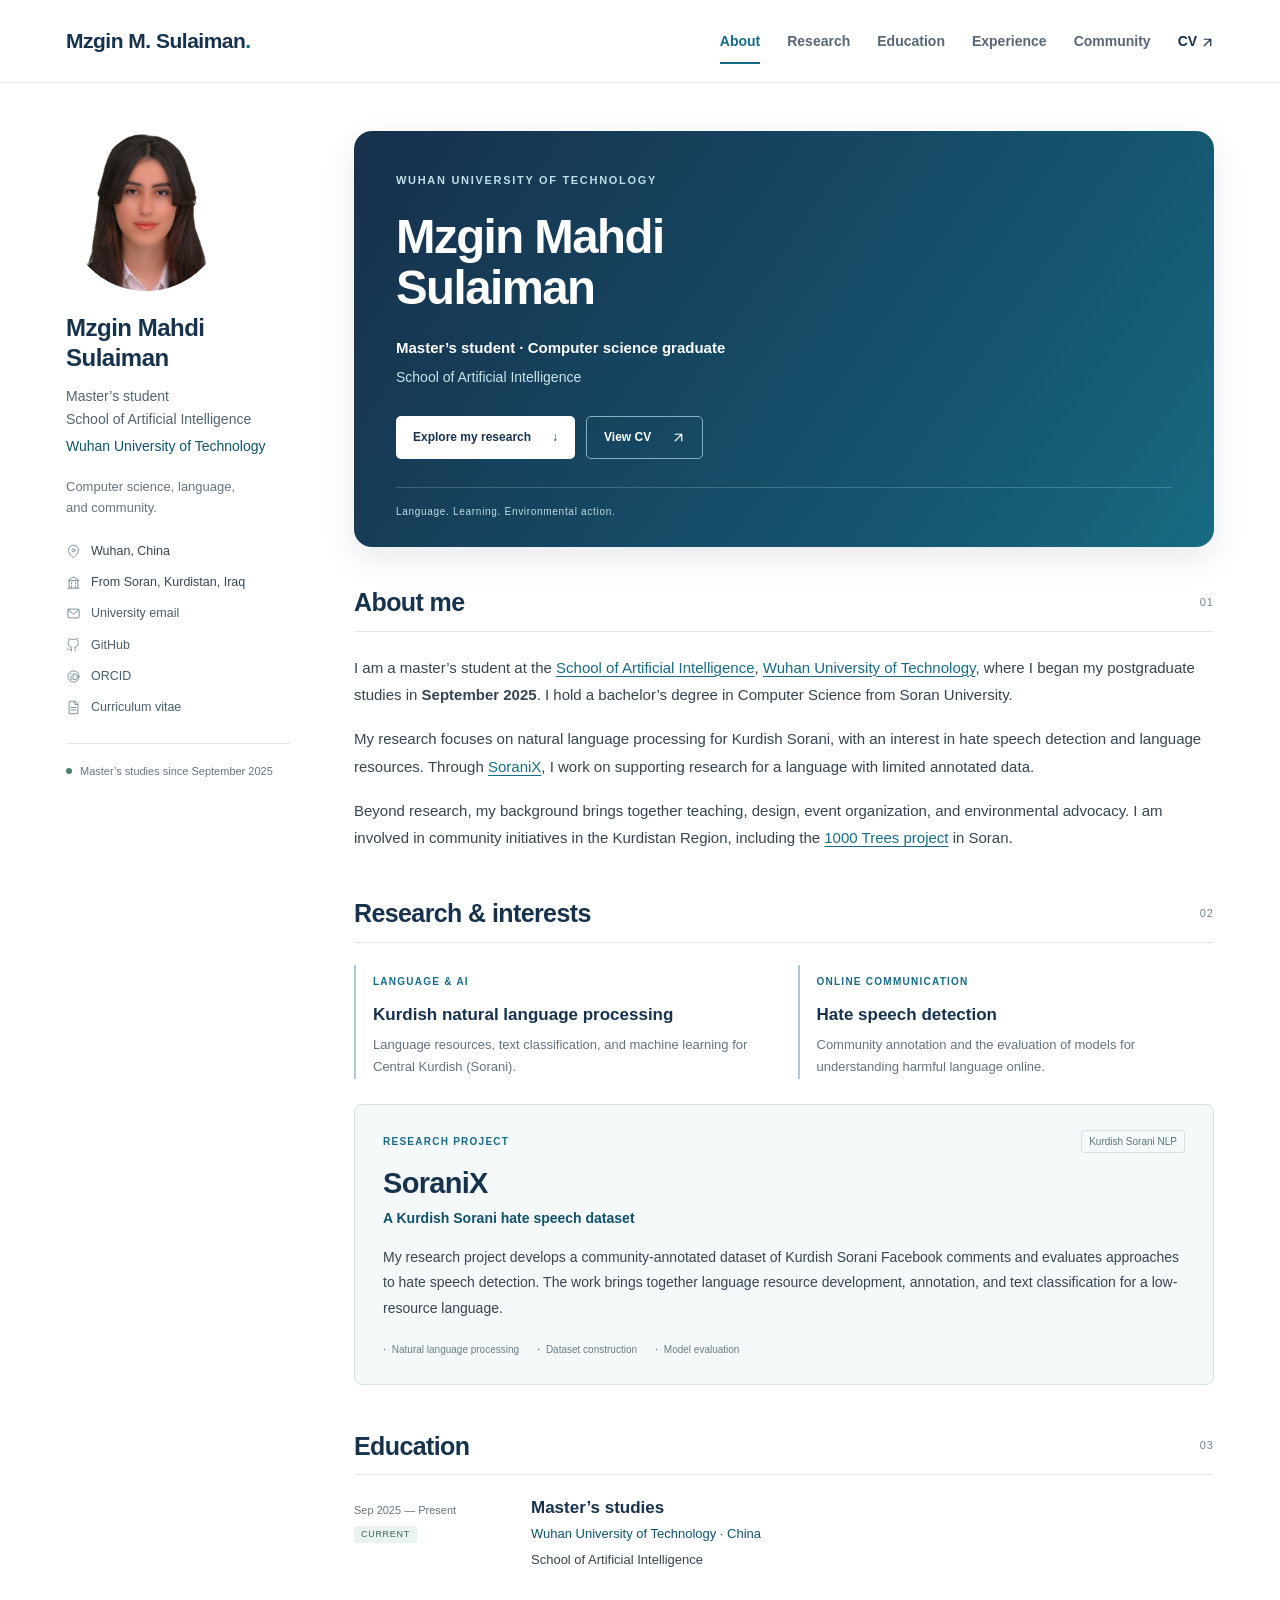
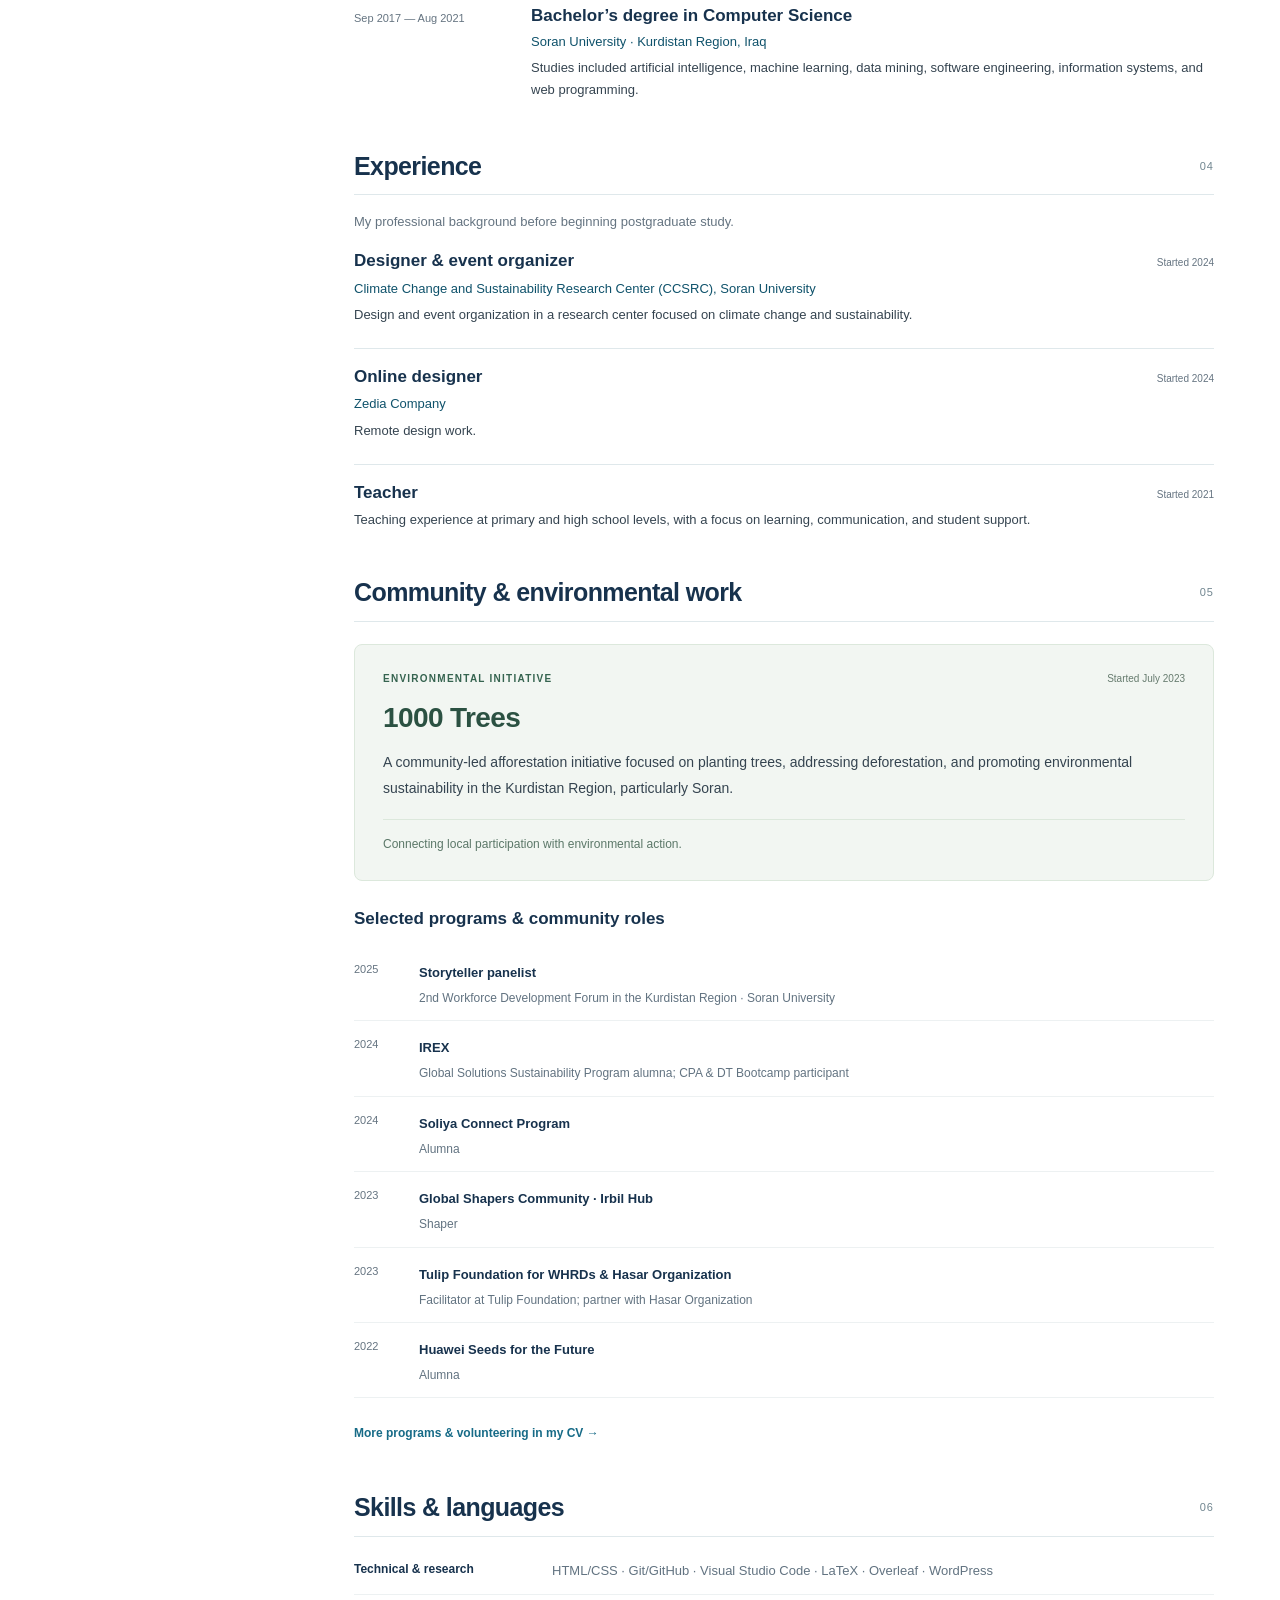
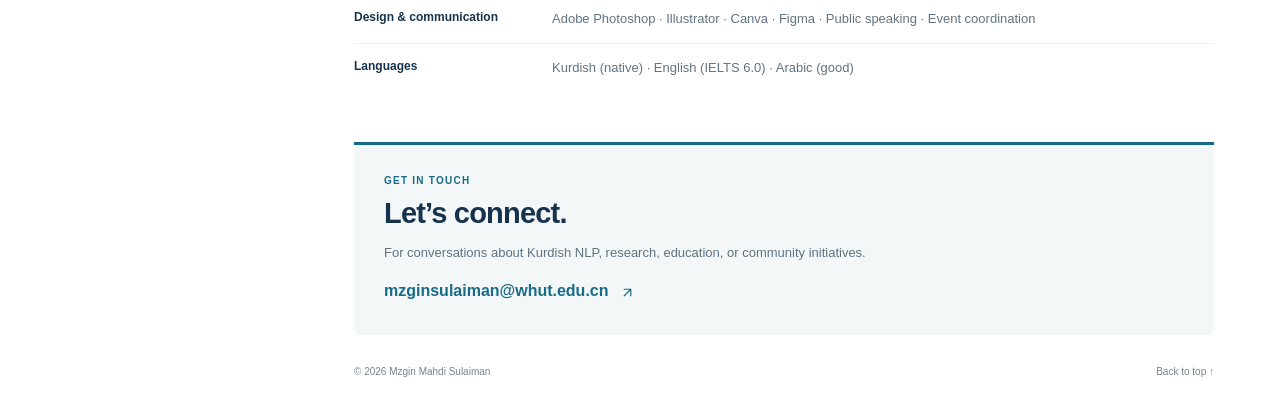
==== commit 6551c47f: "Add ORCID and university email to academic profile and CV" ====
--- a/index.html
+++ b/index.html
@@ -35,8 +35,9 @@
       <ul class="profile-links">
         <li><svg aria-hidden="true" viewBox="0 0 24 24"><path d="M20 10c0 6-8 12-8 12S4 16 4 10a8 8 0 1 1 16 0Z"/><circle cx="12" cy="10" r="2.5"/></svg><span>Wuhan, China</span></li>
         <li><svg aria-hidden="true" viewBox="0 0 24 24"><path d="M3 21h18M5 21V9h14v12M3 9l9-6 9 6M9 12v2m6-2v2m-6 3v4m6-4v4"/></svg><span>From Soran, Kurdistan, Iraq</span></li>
-        <li><svg aria-hidden="true" viewBox="0 0 24 24"><rect x="3" y="5" width="18" height="14" rx="2"/><path d="m3 6 9 7 9-7"/></svg><a href="mailto:mzginmahdi1@gmail.com">Email</a></li>
+        <li><svg aria-hidden="true" viewBox="0 0 24 24"><rect x="3" y="5" width="18" height="14" rx="2"/><path d="m3 6 9 7 9-7"/></svg><a href="mailto:mzginsulaiman@whut.edu.cn">University email</a></li>
         <li><svg aria-hidden="true" viewBox="0 0 24 24"><path d="M8 20c-5 1-5-3-7-3m14 5v-4a3.5 3.5 0 0 0-1-2.7c3.3-.4 6.8-1.6 6.8-7.3a5.7 5.7 0 0 0-1.6-4 5.3 5.3 0 0 0-.1-4s-1.3-.4-4.1 1.5a14 14 0 0 0-7.4 0C5.7-.4 4.4 0 4.4 0a5.3 5.3 0 0 0-.1 4 5.7 5.7 0 0 0-1.6 4c0 5.7 3.5 6.9 6.8 7.3A3.5 3.5 0 0 0 8.5 18v4" transform="translate(1 1) scale(.9)"/></svg><a href="https://github.com/mzginmei">GitHub</a></li>
+        <li><svg aria-hidden="true" viewBox="0 0 24 24"><circle cx="12" cy="12" r="9"/><path d="M8 11v6m0-10v.2M12 8h2a4.5 4.5 0 0 1 0 9h-2Z"/></svg><a href="https://orcid.org/0009-0004-5973-8453" aria-label="ORCID: 0009-0004-5973-8453">ORCID</a></li>
         <li><svg aria-hidden="true" viewBox="0 0 24 24"><path d="M14 2H5v20h14V7Zm0 0v5h5M8 12h8m-8 4h8"/></svg><a href="cv.html">Curriculum vitae</a></li>
       </ul>
       <div class="sidebar-note"><span class="status-dot" aria-hidden="true"></span>Master’s studies since September 2025</div>
@@ -117,7 +118,7 @@
       </section>
 
       <section id="contact" class="contact-section" aria-labelledby="contact-title">
-        <p class="small-label">Get in touch</p><h2 id="contact-title">Let’s connect.</h2><p>For conversations about Kurdish NLP, research, education, or community initiatives.</p><a class="contact-email" href="mailto:mzginmahdi1@gmail.com">mzginmahdi1@gmail.com <svg class="link-icon" aria-hidden="true" viewBox="0 0 16 16"><path d="M4 12 12 4M4 4h8v8"/></svg></a>
+        <p class="small-label">Get in touch</p><h2 id="contact-title">Let’s connect.</h2><p>For conversations about Kurdish NLP, research, education, or community initiatives.</p><a class="contact-email" href="mailto:mzginsulaiman@whut.edu.cn">mzginsulaiman@whut.edu.cn <svg class="link-icon" aria-hidden="true" viewBox="0 0 16 16"><path d="M4 12 12 4M4 4h8v8"/></svg></a>
       </section>
       <footer class="page-footer"><p>© <span data-year>2026</span> Mzgin Mahdi Sulaiman</p><a href="#main">Back to top ↑</a></footer>
     </main>
